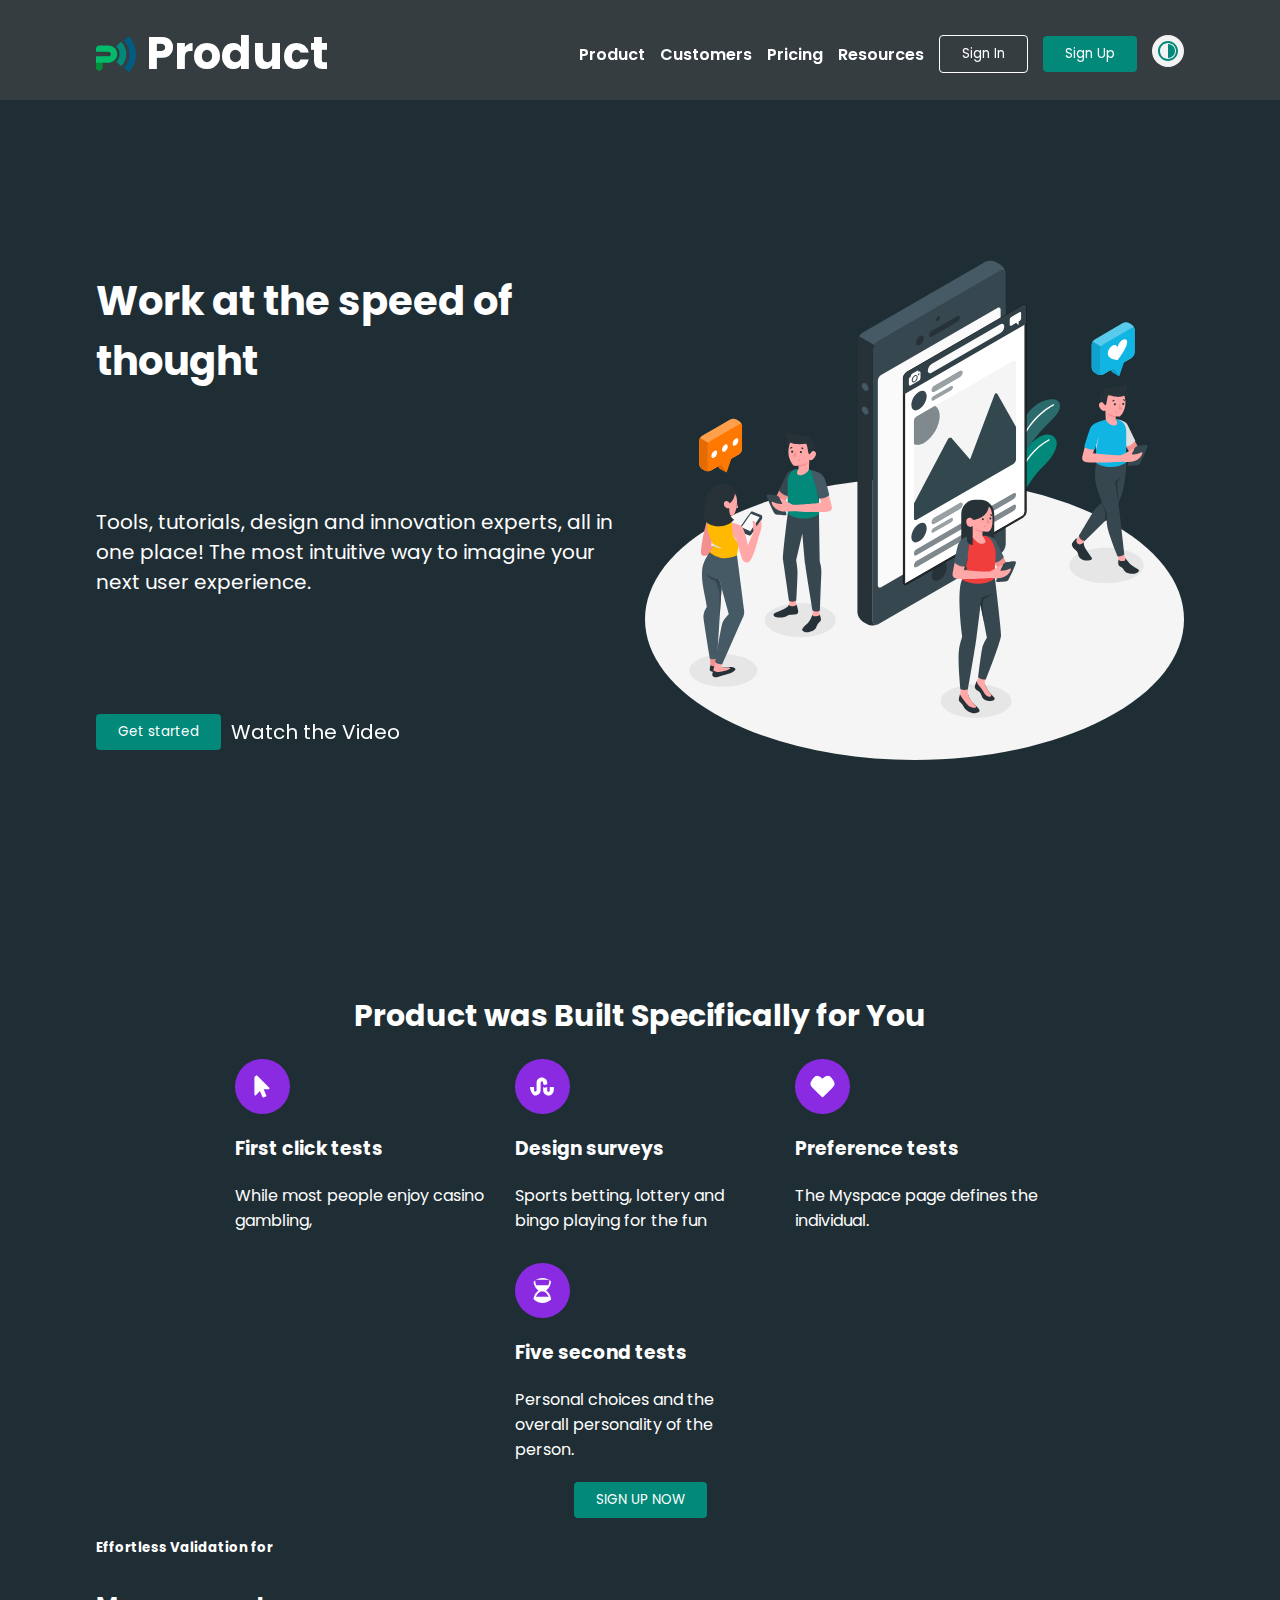
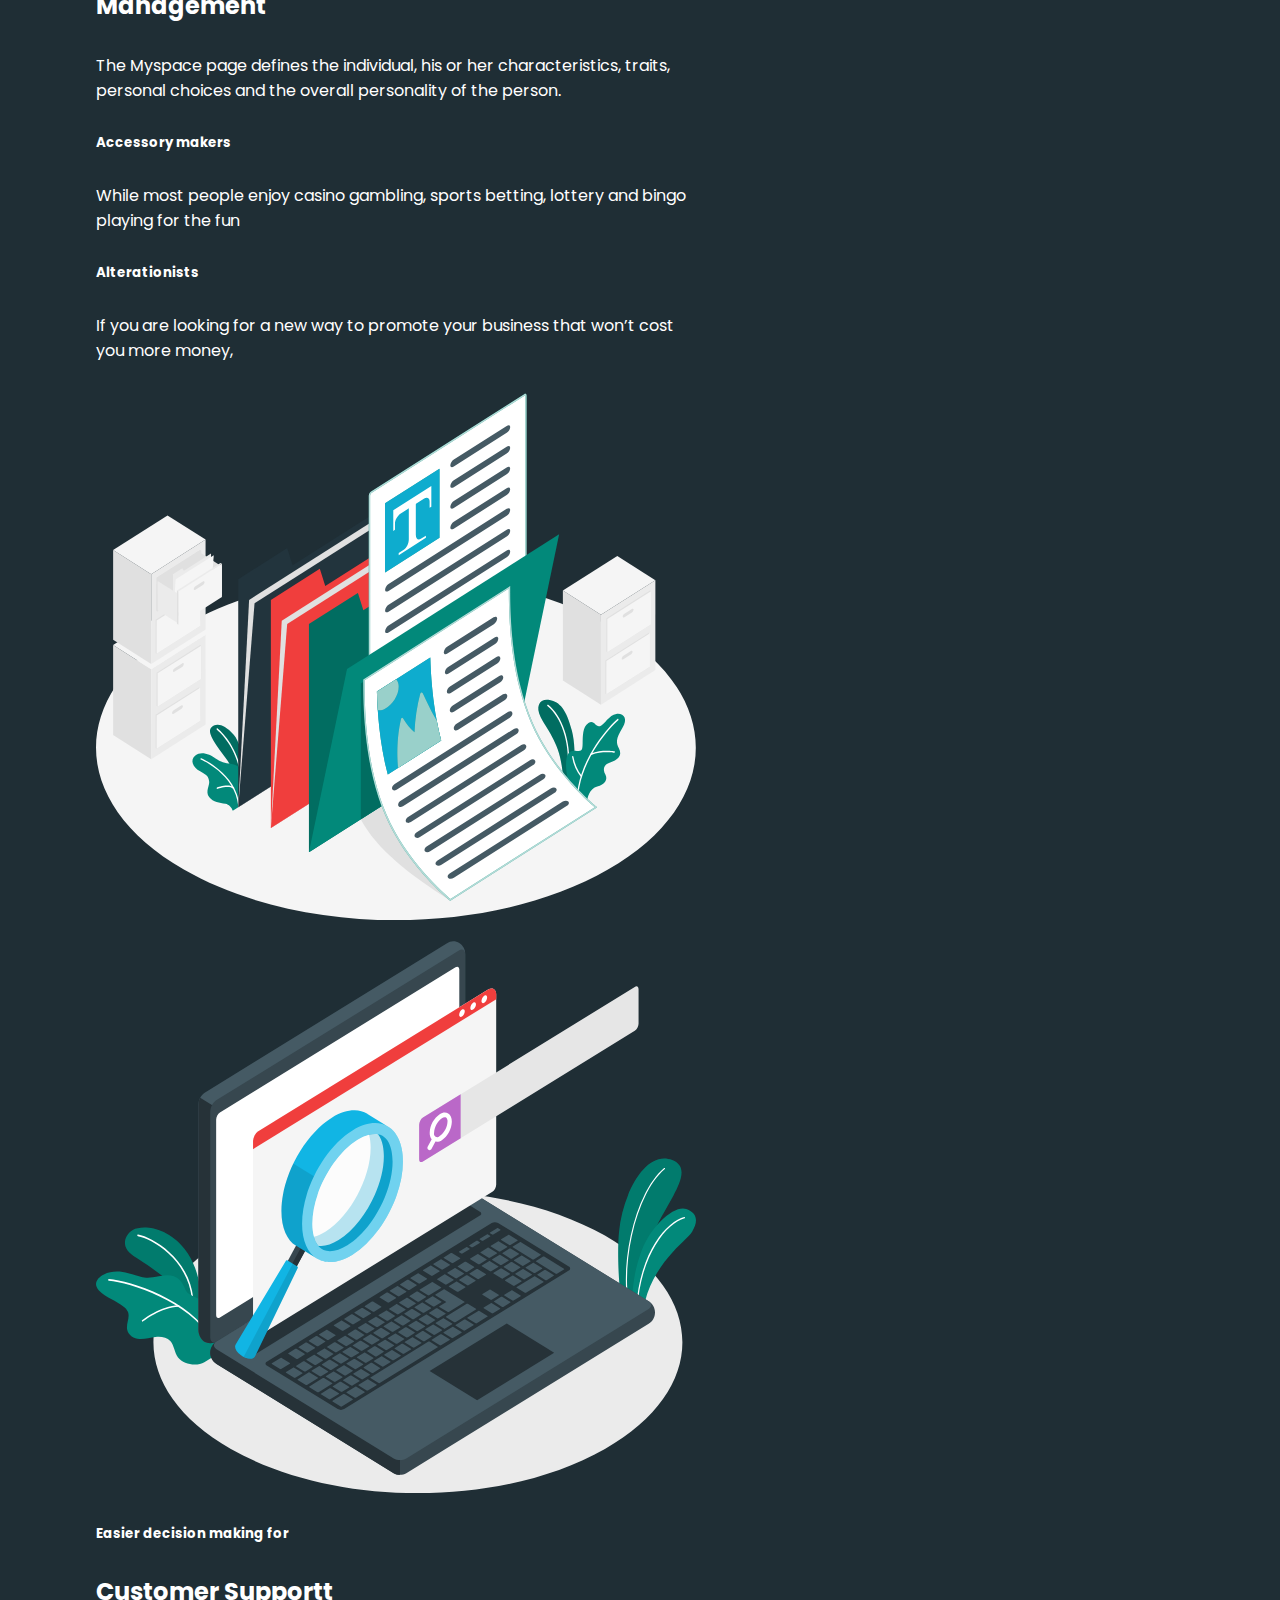
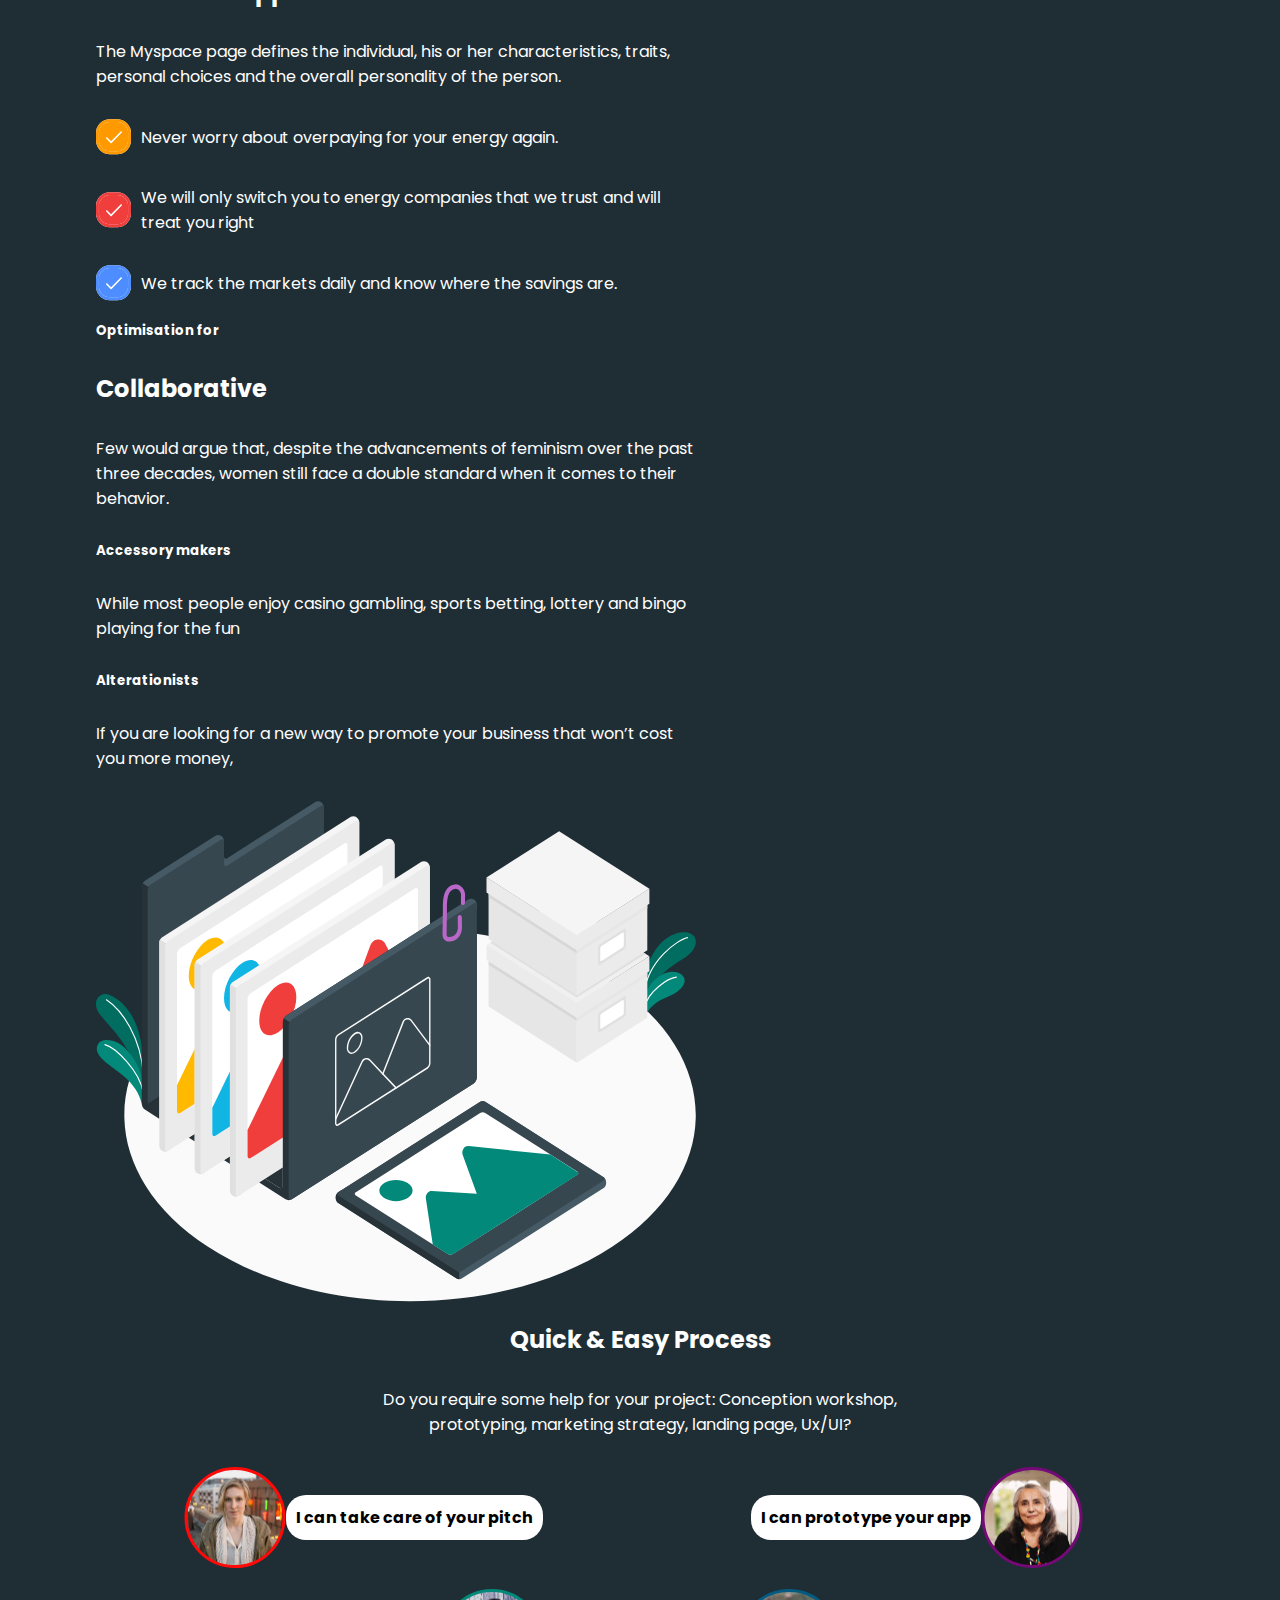
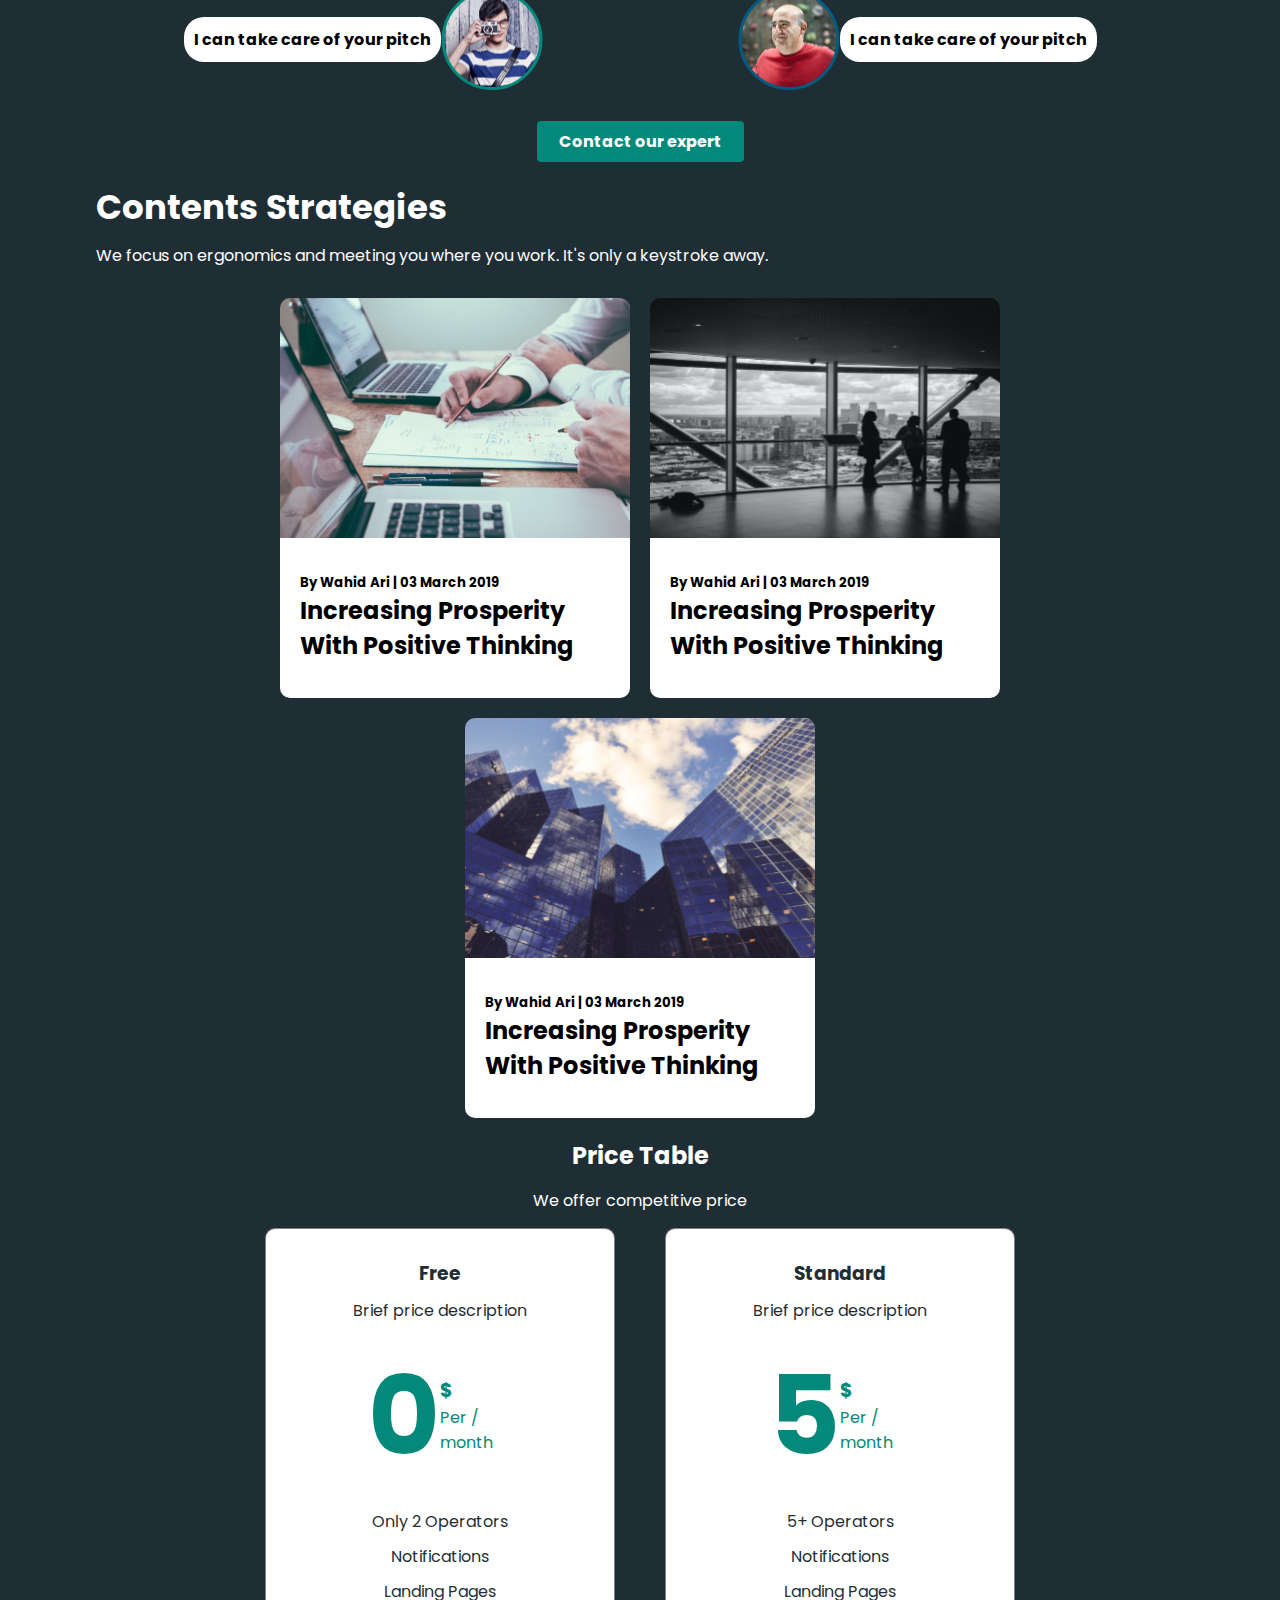
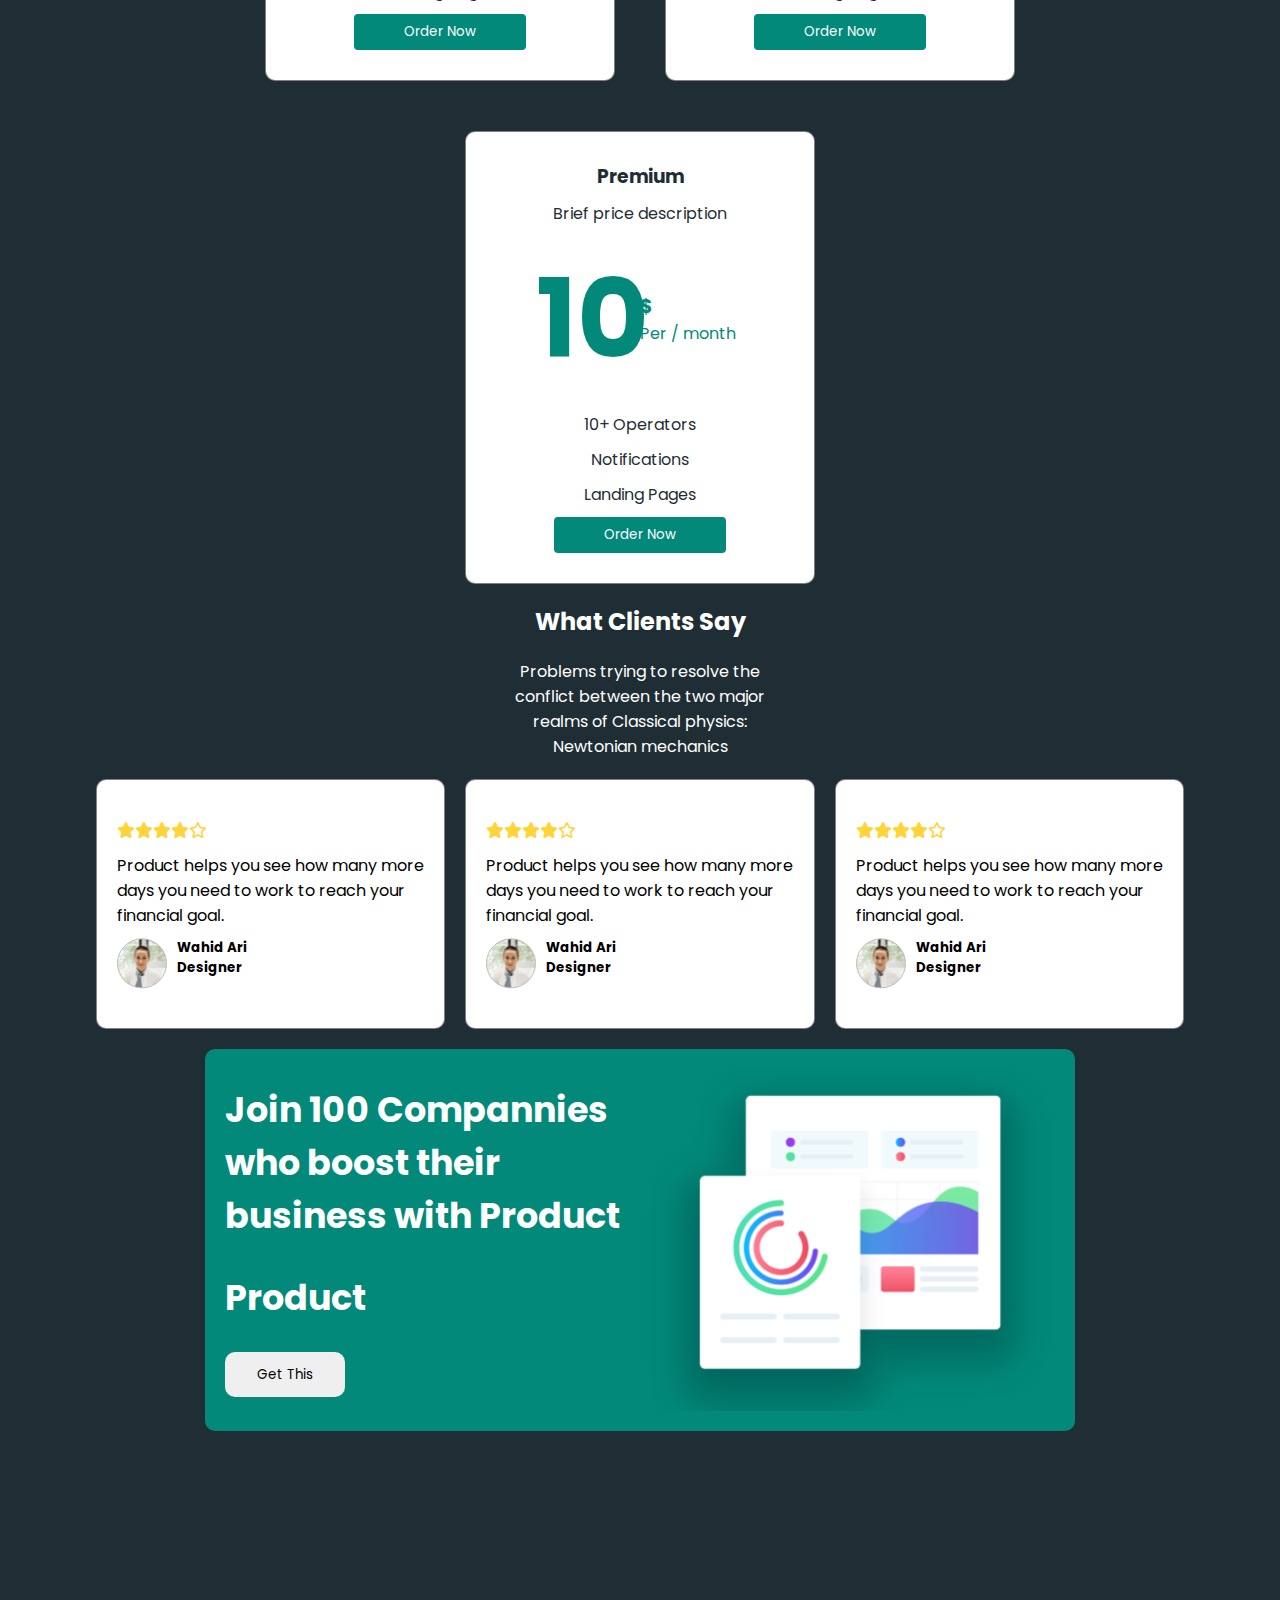
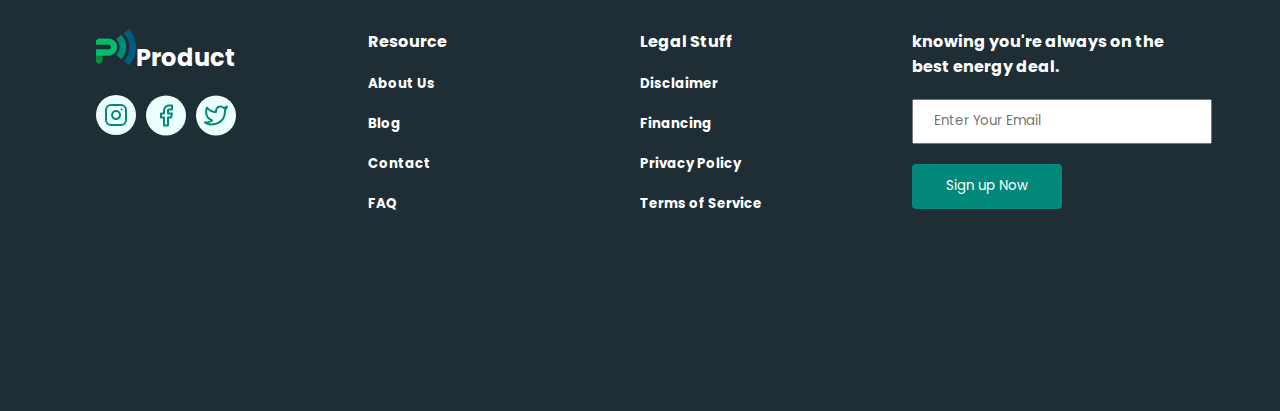
==== index.html @ f74db913 "first commit" ====
<!DOCTYPE html>
<html lang="en">
<head>
    <meta charset="UTF-8">
    <meta name="viewport" content="width=device-width, initial-scale=1.0">
    <link rel="stylesheet" href="./css/style.min.css">
    <link rel="stylesheet" href="https://cdnjs.cloudflare.com/ajax/libs/font-awesome/6.5.2/css/all.min.css">
    <title>Document</title>
</head>
<body>
    <header>
        <nav class="navbar container">
            <div class="logo"><a href="./index.html"><img src="./img/logo.svg" alt=""><h2>Product</h2></a></div>
            <ul class="nav-item">
                                    
                <li class="nav-list"><a href="#" class="nav-link">Product</a></li>
                <li class="nav-list"><a href="#" class="nav-link">Customers </a></li>
                <li class="nav-list"><a href="#" class="nav-link">Pricing</a></li>
                <li class="nav-list"><a href="#" class="nav-link">Resources</a></li>
                <li class="nav-list"><button class="nav-btn-left">Sign In</button></li>
                <li class="nav-list"><button class="nav-btn-right">Sign Up</button></li>
                <li class="nav-list"><button onclick="darkTheme()" href="#" class="nav-btn-dark"><img src="./img/logo-right.svg" alt=""></button></li>

            </ul>
        </nav>
    </header>
    <main>
        <section class="hero container">
            <div class="hero-left">
                <h2>Work at the speed
                    of thought</h2>
                    <p>Tools, tutorials, design and innovation experts, all in one place! The most intuitive way to imagine your next user experience.</p>
                    <div class="hero-left-bottom">
                        <button class="hero-left-btn">Get started</button><a href="#">Watch the Video</a>
                    </div>
            </div>
            <div class="hero-right"><img src="./img/MyProduct (Community) (Copy) (1)/amico.svg" alt=""></div>

        </section>
        <section class="product container">
            <h2 class="product-title">Product  was Built Specifically 
                for You</h2>
         <div class="product-box-all">
            <div class="product-box">
                <img src="./img/pro1.svg" alt="">
                <h3>First click tests</h3>
                <p>While most people enjoy casino gambling,</p>
               </div>
               <div class="product-box">
                <img src="./img/pro2.svg" alt="">
                <h3>Design surveys</h3>
                <p>Sports betting, lottery and bingo playing for the fun</p>
               </div>
               <div class="product-box">
                <img src="./img/pro3.svg" alt="">
                <h3>Preference tests</h3>
                <p>The Myspace page defines the individual.</p>
               </div>
               <div class="product-box">
                <img src="./img/pro4.svg" alt="">
                <h3>Five second tests</h3>
                <p>Personal choices and the overall personality of the person. </p>
               </div>
         </div>
         <button class="product-btn">SIGN UP NOW</button>
        </section>

        <section class="manager">
          <div class="manager-all container">
            <div class="manager-box">
                 <div class="manager-left">
                <h5> Effortless Validation for</h5>
                <h2>Management</h2>
                <p>The Myspace page defines the individual, his or her characteristics, traits, personal choices and the overall personality of the person. </p>
                <h5> Accessory makers</h5>
                <p>While most people enjoy casino gambling, sports betting, lottery and bingo playing for the fun</p>
                <h5>Alterationists</h5>
                <p>If you are looking for a new way to promote your business that won’t cost you more money, </p>
              </div>
              <div class="manager-right">
               <img src="./img/man1/documents/amico.svg" alt="">
              </div>
            </div>
            <div class="manager-box">
                <div class="manager-right">
                    <img src="./img/man2/search-engines/amico.svg" alt="">
                   </div>
                <div class="manager-left">
                    
                    
                    
                    
                  
                    

               <h5>Easier decision making for</h5>
               <h2>Customer Supportt</h2>
               <p>The Myspace page defines the individual, his or her characteristics, traits, personal choices and the overall personality of the person. </p>
               <p><img src="./img/cs1.svg" alt="">Never worry about overpaying for your energy again. </p>
               <p><img src="./img/cs2.svg" alt="">We will only switch you to energy companies that we trust and will treat you right</p>
               <p><img src="./img/cs3.svg" alt="">We track the markets daily and know where the savings are.</p>
             </div>
            
           </div>
           <div class="manager-box">
            <div class="manager-left">
           <h5> Optimisation for</h5>
           <h2>Collaborative</h2>
           <p>Few would argue that, despite the advancements of feminism over the past three decades, women still face a double standard when it comes to their behavior. </p>
           <h5> Accessory makers</h5>
           <p>While most people enjoy casino gambling, sports betting, lottery and bingo playing for the fun</p>
           <h5>Alterationists</h5>
           <p>If you are looking for a new way to promote your business that won’t cost you more money, </p>
         </div>
         <div class="manager-right">
          <img src="./img/man3/image-folder/amico.svg" alt="">
         </div>
       </div>
       
          </div>
        </section>
        <section class="quiz container">
            <h2>Quick & Easy Process</h2>
            <p>Do you require some help for your project: Conception workshop,
                prototyping, marketing strategy, landing page, Ux/UI?</p>
            <div class="quiz-all">
                <div class="quiz-box">
                    <div class="quiz-left"><img src="./img/qz1.svg" alt=""></div>
                    <div class="quiz-right"><h4>I can take care of your pitch</h4></div>
                </div>
                <div class="quiz-box">
                    <div class="quiz-right"><h4>I can prototype your app</h4></div>
                    <div class="quiz-left"><img src="./img/qz2.svg" alt=""></div>
                </div>
                <div class="quiz-box">
                    <div class="quiz-right"><h4>I can take care of your pitch</h4></div>
                    <div class="quiz-left"><img src="./img/qz3.svg" alt=""></div>
                </div>
                <div class="quiz-box">
                    <div class="quiz-left"><img src="./img/qz4.svg" alt=""></div>
                    <div class="quiz-right"><h4>I can take care of your pitch</h4></div>
                </div>
            </div>
             <button class="quiz-btn">Contact our expert</button>
        </section>
        <section class="content container">
            <h2 class="content-title">Contents Strategies</h2>
            <p class="content-desc">We focus on ergonomics and meeting you where you work. It's only a keystroke away. </p>
            <div class="content-all">
                <div class="content-box">
                    <img src="./img/cont1.svg" alt="" class="content-img">
                    <div class="content-box-desc">
                        <h5>By Wahid Ari |  03 March 2019</h5>
                        <h2>Increasing Prosperity With Positive Thinking</h2>
                    </div>
                </div>
                <div class="content-box">
                    <img src="./img/cont2.svg" alt="" class="content-img">
                    <div class="content-box-desc">
                        <h5>By Wahid Ari |  03 March 2019</h5>
                        <h2>Increasing Prosperity With Positive Thinking</h2>
                    </div>
                </div>
                <div class="content-box">
                    <img src="./img/cont3.svg" alt="" class="content-img">
                    <div class="content-box-desc">
                        <h5>By Wahid Ari |  03 March 2019</h5>
                        <h2>Increasing Prosperity With Positive Thinking</h2>
                    </div>
                </div>
            </div>

        </section>
        <section class="pris container">
            <h2 class="pris-title">Price Table</h2>
            <p>We offer competitive price</p>
            <div class="pris-all">
                <div class="pris-box">
                    <h3>Free</h3>
                    <p>Brief price description</p>
                    <div class="pris-pr">
                        <div class="pr-left"><h1>0</h1></div>
                        <div class="pr-right">
                            <h3>$</h3>
                            <p>Per / month</p>
                        </div>
                    </div>
                        <p>Only 2 Operators</p>
                        <p>Notifications</p>
                        <p>Landing Pages</p>
                    <button class="pris-box-btn">Order Now</button>

                </div>
                <div class="pris-box">
                    <h3> Standard</h3>
                    <p>Brief price description</p>
                    <div class="pris-pr">
                        <div class="pr-left"><h1>5</h1></div>
                        <div class="pr-right">
                            <h3>$</h3>
                            <p>Per / month</p>
                        </div>
                    </div>
                    <p>5+ Operators</p>
                        <p>Notifications</p>
                        <p>Landing Pages</p>
                    <button class="pris-box-btn">Order Now</button>

                </div>
                <div class="pris-box">
                    <h3> Premium</h3>
                    <p>Brief price description</p>
                    <div class="pris-pr">
                        <div class="pr-left"><h1>10</h1></div>
                        <div class="pr-right">
                            <h3>$</h3>
                            <p>Per / month</p>
                        </div>
                    </div>
                    <p>10+ Operators</p>
                    <p>Notifications</p>
                    <p>Landing Pages</p>
                    <button class="pris-box-btn">Order Now</button>
                </div>
            </div>

        </section>
        <section class="say container">
            <h2 class="say-title">What Clients Say</h2>
            <p class="say-descb">Problems trying to resolve the conflict between 
                the two major realms of Classical physics: Newtonian mechanics </p>
            <div class="say-all">
                <div class="say-box">
                    <div class="say-icon"><i class="fa-solid fa-star" style="color: #FFD43B;"></i><i class="fa-solid fa-star" style="color: #FFD43B;"></i><i class="fa-solid fa-star" style="color: #FFD43B;"></i><i class="fa-solid fa-star" style="color: #FFD43B;"></i><i class="fa-regular fa-star" style="color: #FFD43B;"></i></div>
                    <p class="say-desc">Product helps you see how many 
                        more days you need to work to 
                        reach your financial goal.</p>
                
                <div class="say-bottom">
                    <div class="say-box-left">
                        <img src="./img/say1.svg" alt="">
                    </div>
                    <div class="say-box-right">
                        <h5>Wahid Ari</h5>
                        <h5>Designer</h5>
                    </div>
                </div>
            </div>
            <div class="say-box">
                <div class="say-icon"><i class="fa-solid fa-star" style="color: #FFD43B;"></i><i class="fa-solid fa-star" style="color: #FFD43B;"></i><i class="fa-solid fa-star" style="color: #FFD43B;"></i><i class="fa-solid fa-star" style="color: #FFD43B;"></i><i class="fa-regular fa-star" style="color: #FFD43B;"></i></div>
                <p class="say-desc">Product helps you see how many 
                    more days you need to work to 
                    reach your financial goal.</p>
            
            <div class="say-bottom">
                <div class="say-box-left">
                    <img src="./img/say1.svg" alt="">
                </div>
                <div class="say-box-right">
                    <h5>Wahid Ari</h5>
                    <h5>Designer</h5>
                </div>
            </div>
        </div>
        <div class="say-box">
            <div class="say-icon"><i class="fa-solid fa-star" style="color: #FFD43B;"></i><i class="fa-solid fa-star" style="color: #FFD43B;"></i><i class="fa-solid fa-star" style="color: #FFD43B;"></i><i class="fa-solid fa-star" style="color: #FFD43B;"></i><i class="fa-regular fa-star" style="color: #FFD43B;"></i></div>
            <p class="say-desc">Product helps you see how many 
                more days you need to work to 
                reach your financial goal.</p>
        
        <div class="say-bottom">
            <div class="say-box-left">
                <img src="./img/say1.svg" alt="">
            </div>
            <div class="say-box-right">
                <h5>Wahid Ari</h5>
                <h5>Designer</h5>
            </div>
        </div>
    </div>
            </div>
        </section>
        <section class="join container">
            <div class="join-all">
                <div class="join-left">
                    <h2 class="join-title">Join 100 Compannies who boost their business with Product</h2>
                    <h2 class="join-desc">Product</h2>
                    <button class="join-btn">Get This</button>
                </div>
                <div class="join-right">
                    <img src="./img/join.svg" alt="">
                </div>
            </div>

        </section>
    </main>
    <footer class="container">
           <div class="footer-all">
            <div class="footer-box">
                <h2><img src="./img/logo.svg" alt="">Product</h2>
                <div class="footer-icon"><img src="./img/fo1.svg" alt=""><img src="./img/fo2.svg" alt=""><img src="./img/fo3.svg" alt=""></div>
            </div>
            <div class="footer-box">
                <h4>Resource</h4>
                <h5>About Us</h5>
                <h5>Blog</h5>
                <h5>Contact</h5>
                <h5>FAQ</h5>
            </div>
            <div class="footer-box">
                <h4>Legal Stuff</h4>
                <h5>Disclaimer</h5>
                <h5> Financing</h5>
                <h5>Privacy Policy</h5>
                <h5>Terms of Service</h5>
            </div>
            <div class="footer-box">
                <h4>knowing you're always on the best energy deal. 
                </h4>
                <input type="text" placeholder="Enter Your Email">
                <button class="footer-btn">Sign up Now</button>
            </div>
           </div>
    </footer>
    <script src="./app.js"></script> 
</body>
</html>
---- css/style.min.css ----
@import"https://fonts.googleapis.com/css2?family=Open+Sans:ital,wght@0,300..800;1,300..800&family=Poppins:ital,wght@0,100;0,200;0,300;0,400;0,500;0,600;0,700;0,800;0,900;1,100;1,200;1,300;1,400;1,500;1,600;1,700;1,800;1,900&display=swap";*{padding:0;margin:0;font-family:"Poppins",sans-serif;box-sizing:border-box;text-decoration:none;list-style:none}body{background-color:#1f2e35;color:#fff}.dark-mode{background-color:#fff;color:#1f2e35}body button:hover{box-shadow:5px 5px 5px 0px #fff}.dark-mode button:hover{box-shadow:5px 5px 5px 0px #1f2e35}.container{width:85%;margin:20px auto;background-color:inherit}a{color:inherit;position:relative}a::after{transition:all 3s;position:relative;content:"";width:0%}a:hover::after{background-color:#fff;width:100%;height:3px;border-top-left-radius:100%;border-top-right-radius:100%;position:absolute;bottom:-5px;left:0}button{border:none;cursor:pointer}button:hover{box-shadow:0px 5px 15px 10px inherit}main{padding-top:12vh}.dark-mode header{background-color:rgba(2,137,122,.6)}.dark-mode header .navbar{background:rgba(0,0,0,0)}.dark-mode header .navbar .nav-item .nav-list .nav-btn-left{padding:8px 22px;background:rgba(0,0,0,0);color:inherit;border:1px solid;border-radius:4px}header{color:inherit;width:100%;height:100px;position:fixed;background-color:rgba(83,83,83,.438)}header .navbar{display:flex;justify-content:space-between;background:rgba(0,0,0,0)}header .navbar .logo a{display:flex;gap:10px;align-items:center;font-size:30px}header .navbar .nav-item{display:flex;align-items:center;gap:15px;color:inherit}header .navbar .nav-item .nav-list{font-size:16px;font-weight:600}header .navbar .nav-item .nav-list .nav-btn-left{padding:8px 22px;background:rgba(0,0,0,0);color:inherit;border:1px solid #fff;border-radius:4px}header .navbar .nav-item .nav-list .nav-btn-right{padding:8px 22px;background-color:#02897a;color:#fff;border-radius:4px}header .navbar .nav-item .nav-list .nav-btn-dark{background:rgba(0,0,0,0);border-radius:50%}header .navbar .nav-item .nav-list .nav-btn-dark:hover{box-shadow:0px 0px 0px 0px}.hero{height:85vh;display:flex;gap:10px;color:inherit}.hero .hero-left{width:50%;padding:100px 0px;display:flex;flex-direction:column;gap:30px;justify-content:space-around}.hero .hero-left h2{font-size:40px}.hero .hero-left p{font-size:20px}.hero .hero-left .hero-left-bottom{display:flex;gap:10px;align-items:center}.hero .hero-left .hero-left-bottom .hero-left-btn{padding:8px 22px;background-color:#02897a;color:#fff;border-radius:4px}.hero .hero-left .hero-left-bottom a{color:#02897a;font-size:20px;color:inherit}.hero .hero-right{width:50%}.hero .hero-right img{width:100%;height:100%}.product{margin-top:100px;display:flex;flex-direction:column;color:inherit;gap:20px;align-items:center;justify-content:space-between}.product .product-title{font-size:30px;font-weight:700}.product .product-btn{padding:8px 22px;background-color:#02897a;color:#fff;border-radius:4px}.product .product-box-all{flex-wrap:wrap;display:flex;gap:30px;justify-content:center}.product .product-box-all .product-box{width:250px;justify-content:center;display:flex;flex-wrap:wrap;color:inherit;gap:20px;text-align:left;flex-direction:column}.product .product-box-all .product-box img{padding:15px;width:55px;height:55px;background-color:#8a2be2;border-radius:50%}.manager .manager-all{display:flex;flex-direction:column;gap:20px}.manager .manager-all .manager-box{width:100%;display:grid;grid-template-columns:repeat(auto-fit, minmax(600px, 1fr));gap:30px;align-items:center;align-content:center}.manager .manager-all .manager-box .manager-left{max-width:600px;display:flex;flex-direction:column;gap:30px;color:inherit}.manager .manager-all .manager-box .manager-left p{display:flex;align-items:center;gap:10px}.manager .manager-all .manager-box .manager-right{max-width:600px;display:flex}.manager .manager-all .manager-box .manager-right img{width:100%;height:100%}.quiz{text-align:center;color:inherit;display:flex;gap:30px;flex-direction:column;align-content:center;align-items:center}.quiz p{width:50%}.quiz .quiz-all{width:100%;display:grid;grid-template-columns:repeat(auto-fit, minmax(450px, 1fr));gap:20px;justify-content:center}.quiz .quiz-all .quiz-box{width:100%;display:flex;align-items:center;justify-content:center;color:#000}.quiz .quiz-all .quiz-box div{display:flex;gap:20px}.quiz .quiz-all .quiz-box h4{padding:10px;background-color:#fff;border-radius:20px}.quiz .quiz-btn{padding:8px 22px;background-color:#02897a;color:#fff;border-radius:4px;font-size:16px;font-weight:700}.content{display:flex;flex-direction:column;gap:10px}.content .content-title{font-size:34px;font-weight:700;color:inherit}.content .content-desc{font-size:16px;font-weight:400;margin-bottom:20px;color:inherit}.content .content-all{display:flex;justify-content:center;gap:20px;flex-wrap:wrap}.content .content-all .content-box{width:350px;height:400px;display:flex;flex-direction:column;border-radius:10px}.content .content-all .content-box .content-img{width:100%;height:60%;-o-object-fit:cover;object-fit:cover;border-top-left-radius:10px;border-top-right-radius:10px}.content .content-all .content-box .content-box-desc{height:40%;background-color:#fff;display:flex;flex-direction:column;justify-content:center;padding:20px;text-align:start;border-bottom-left-radius:10px;border-bottom-right-radius:10px;color:#000}.pris{display:flex;align-items:center;justify-content:center;flex-direction:column;gap:15px}.pris .pris-all{display:flex;flex-wrap:wrap;gap:50px;justify-content:center}.pris .pris-all .pris-box{border:1px solid rgba(0,0,0,.5);border-radius:10px;width:350px;padding:30px;text-align:center;display:flex;align-items:center;flex-direction:column;background-color:#fff;color:#1f2e35;gap:10px}.pris .pris-all .pris-box:hover{background-color:#02897a;color:#fff}.pris .pris-all .pris-box:hover .pris-pr{color:#fff}.pris .pris-all .pris-box:hover .pris-box-btn{background-color:#fff;color:#02897a}.pris .pris-all .pris-box .pris-box-btn{background-color:#02897a;color:#fff;width:60%;border-radius:4px;padding:8px 15px}.pris .pris-all .pris-box .pris-pr{display:flex;align-items:center;color:#02897a}.pris .pris-all .pris-box .pris-pr .pr-left{text-align:end;width:50%;font-size:55px}.pris .pris-all .pris-box .pris-pr .pr-right{width:50%;text-align:start}.say{display:flex;flex-direction:column;text-align:center;justify-content:center;justify-items:center;gap:20px}.say .say-descb{padding:0px 400px}.say .say-all{display:flex;gap:20px;justify-content:center}.say .say-all .say-box{width:350px;height:250px;background-color:#fff;color:#000;display:flex;flex-direction:column;justify-content:center;text-align:start;padding:0px 20px;gap:10px;border-radius:10px;border:1px solid rgba(0,0,0,.491)}.say .say-all .say-box .say-bottom{display:flex;justify-content:left;gap:10px}.say .say-all .say-box .say-bottom .say-box-left{display:flex}.say .say-all .say-box .say-bottom .say-box-left img{width:100%;height:100%}.say .say-all .say-box .say-bottom .say-box-right{display:flex;flex-direction:column}.join{display:flex;justify-content:center}.join .join-all{padding:20px;height:60%;width:80%;display:flex;gap:10px;background-color:#02897a;border-radius:10px}.join .join-all .join-left{width:50%;display:flex;flex-direction:column;justify-content:space-around;color:#fff}.join .join-all .join-left .join-title{font-size:35px}.join .join-all .join-left .join-desc{font-size:35px}.join .join-all .join-left .join-btn{width:120px;height:45px;border-radius:10px}.join .join-all .join-left .join-btn:hover{box-shadow:5px 5px 5px 0px #1f2e35}.join .join-all .join-right{display:flex;width:50%}.join .join-all .join-right img{width:100%;height:100%}footer{height:60vh;display:flex;justify-content:center;align-items:center}footer .footer-all{width:100%;display:flex;gap:30px;justify-content:space-between}footer .footer-all .footer-box{display:flex;flex-direction:column;gap:20px;width:25%}footer .footer-all .footer-box input{width:300px;height:45px;padding:0px 20px}footer .footer-all .footer-box .footer-icon{display:flex;gap:10px}footer .footer-all .footer-box .footer-btn{width:150px;height:45px;background-color:#02897a;color:#fff;border-radius:4px}
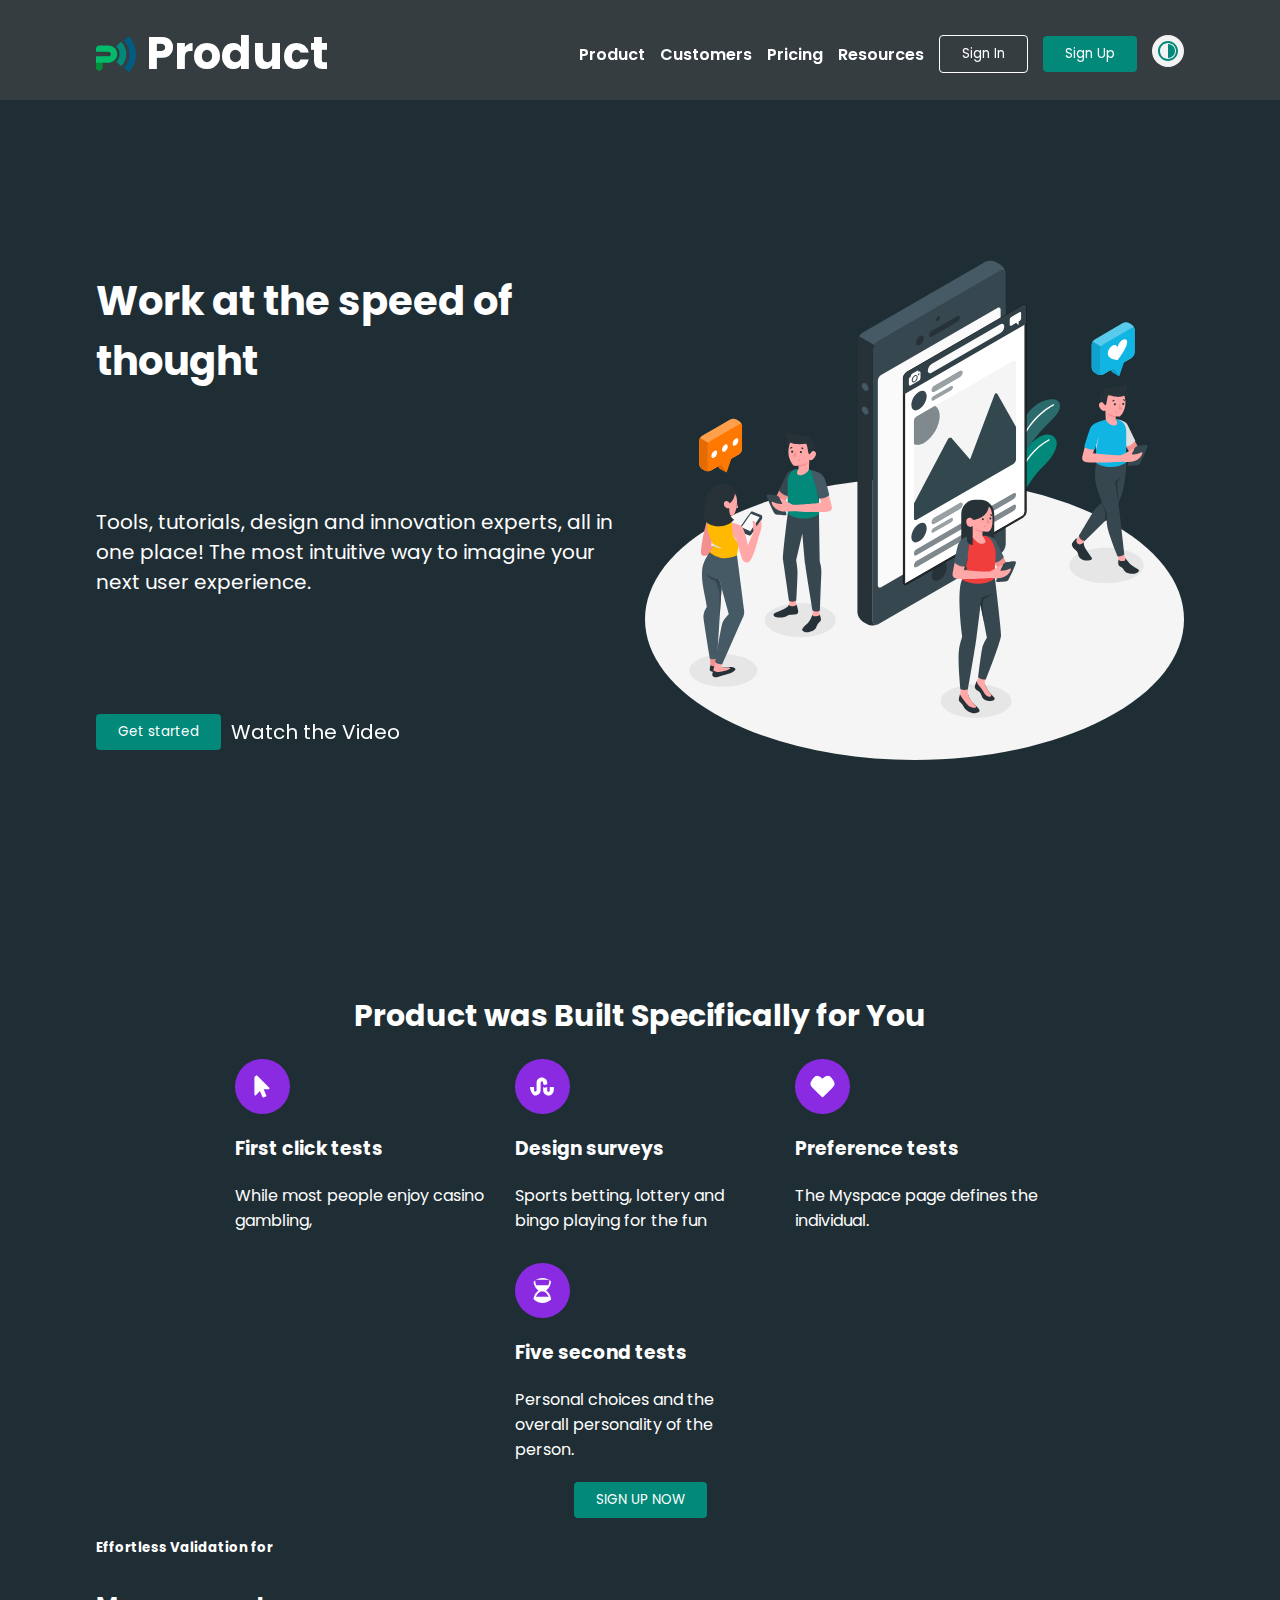
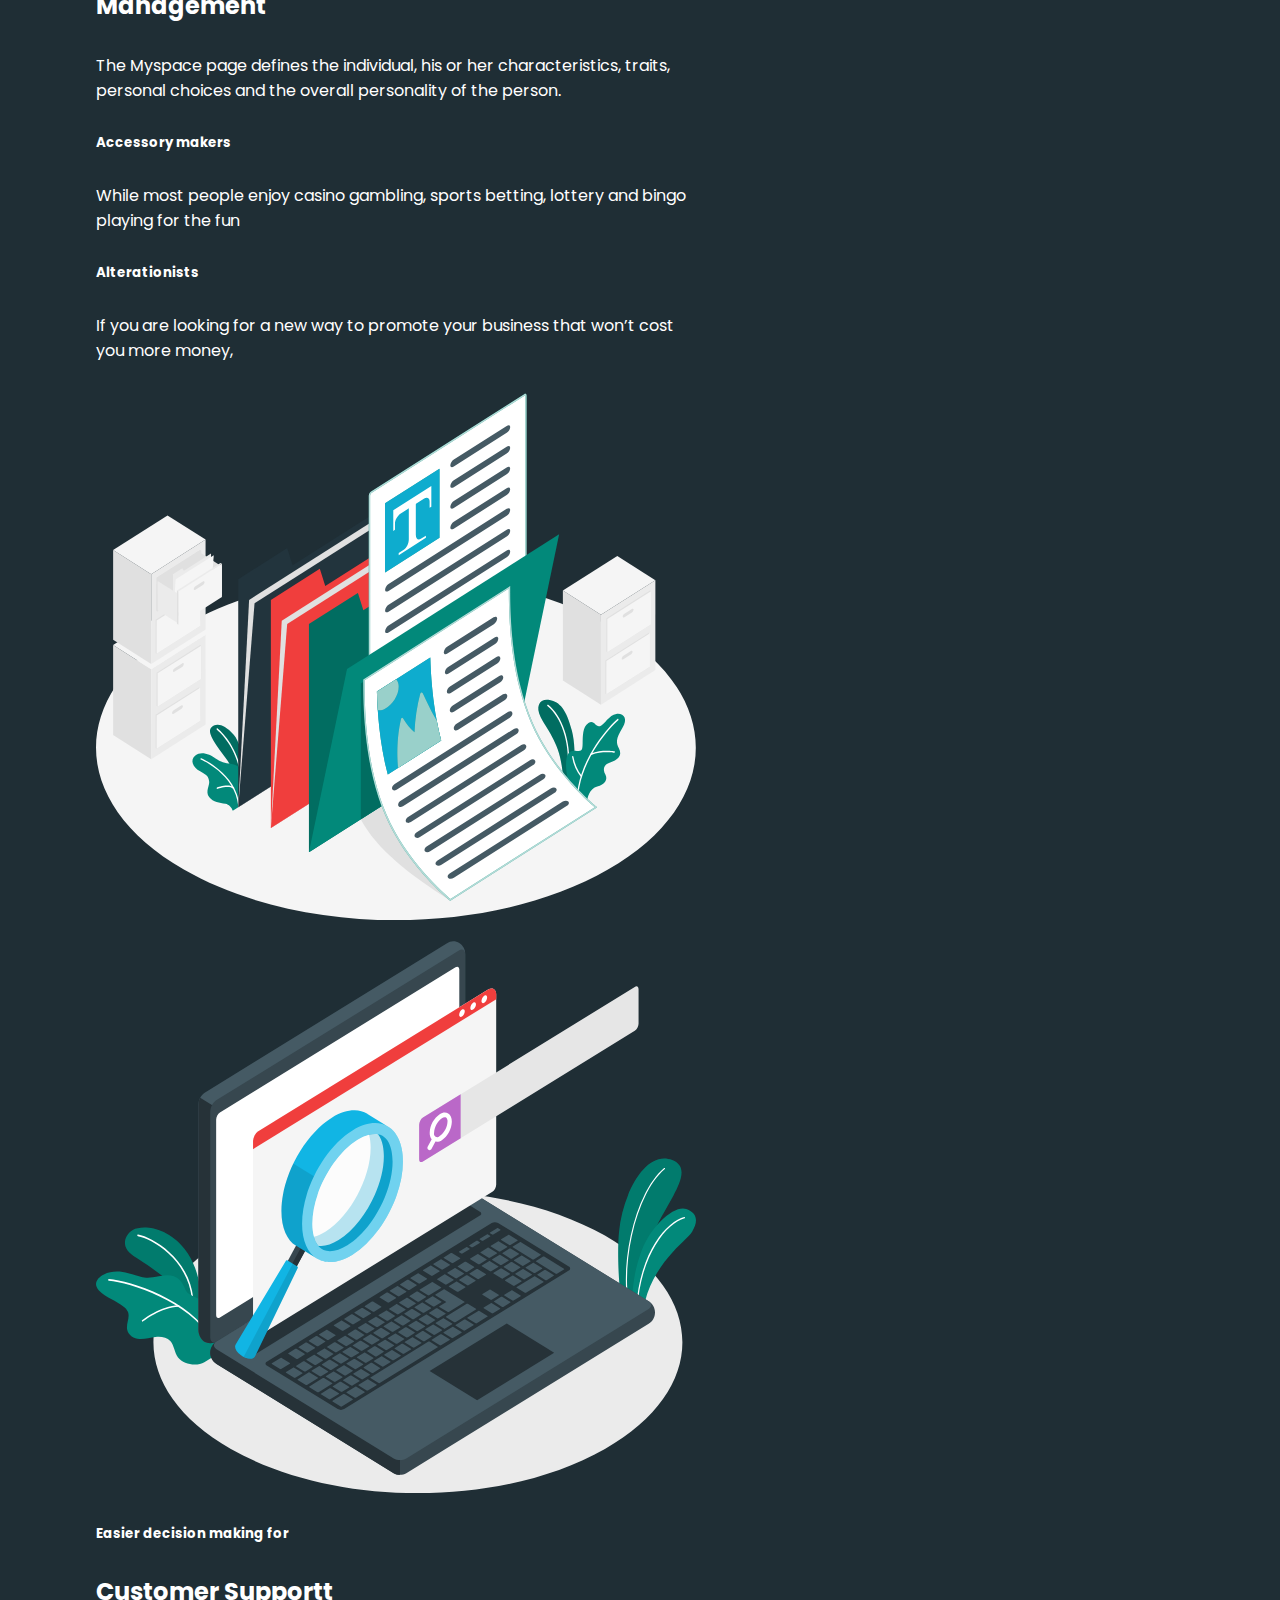
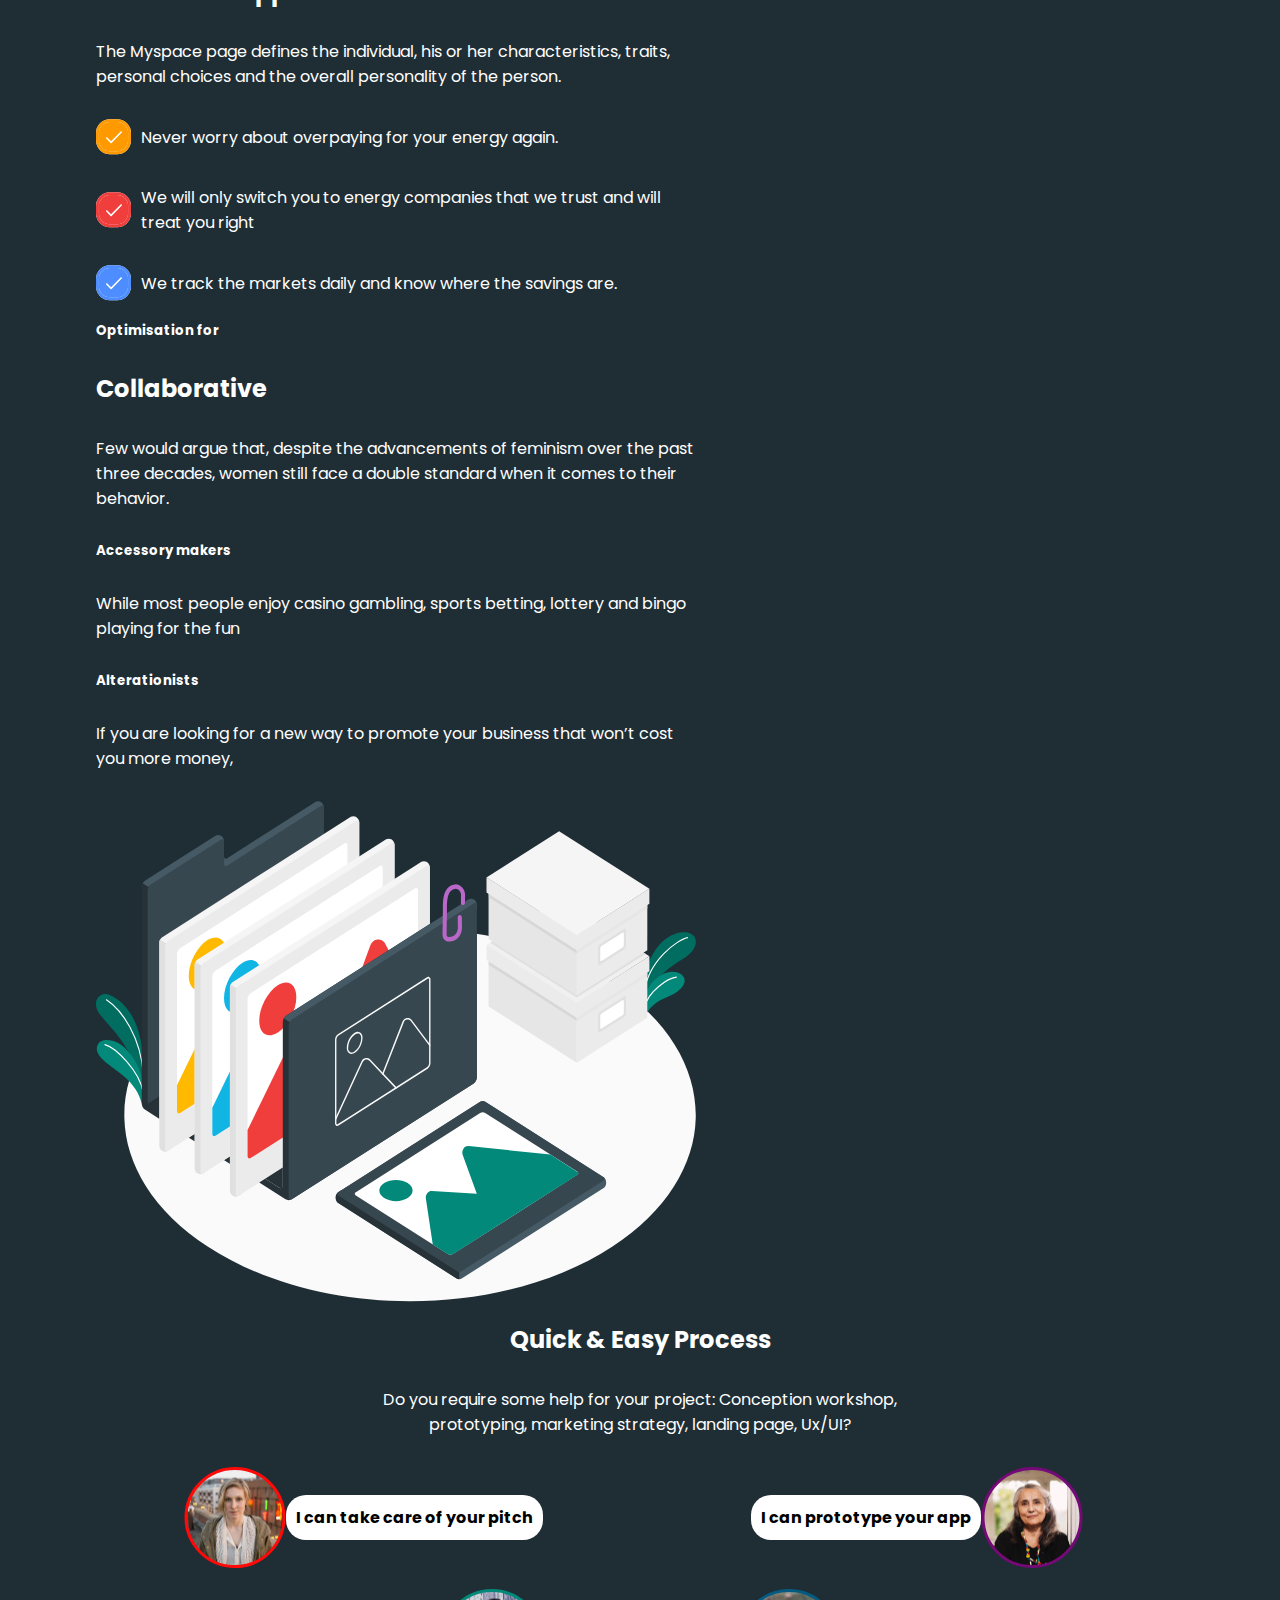
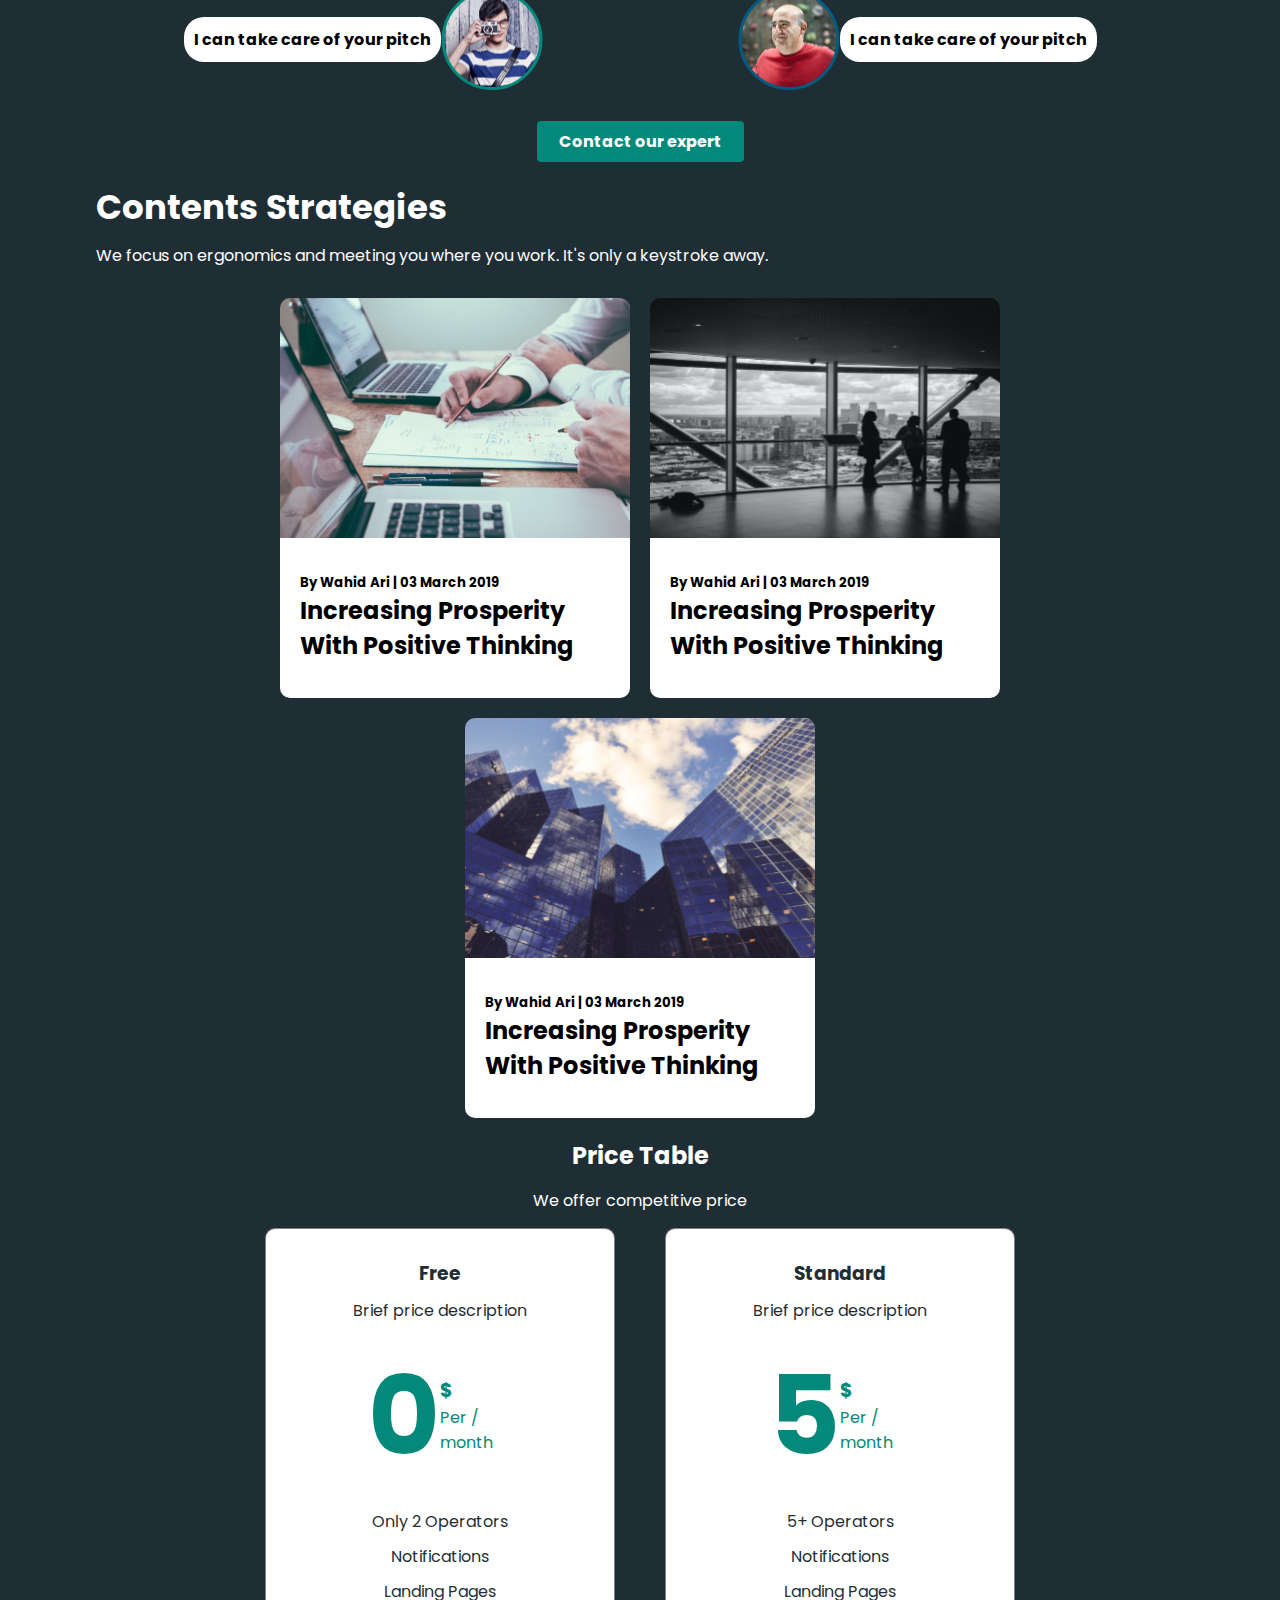
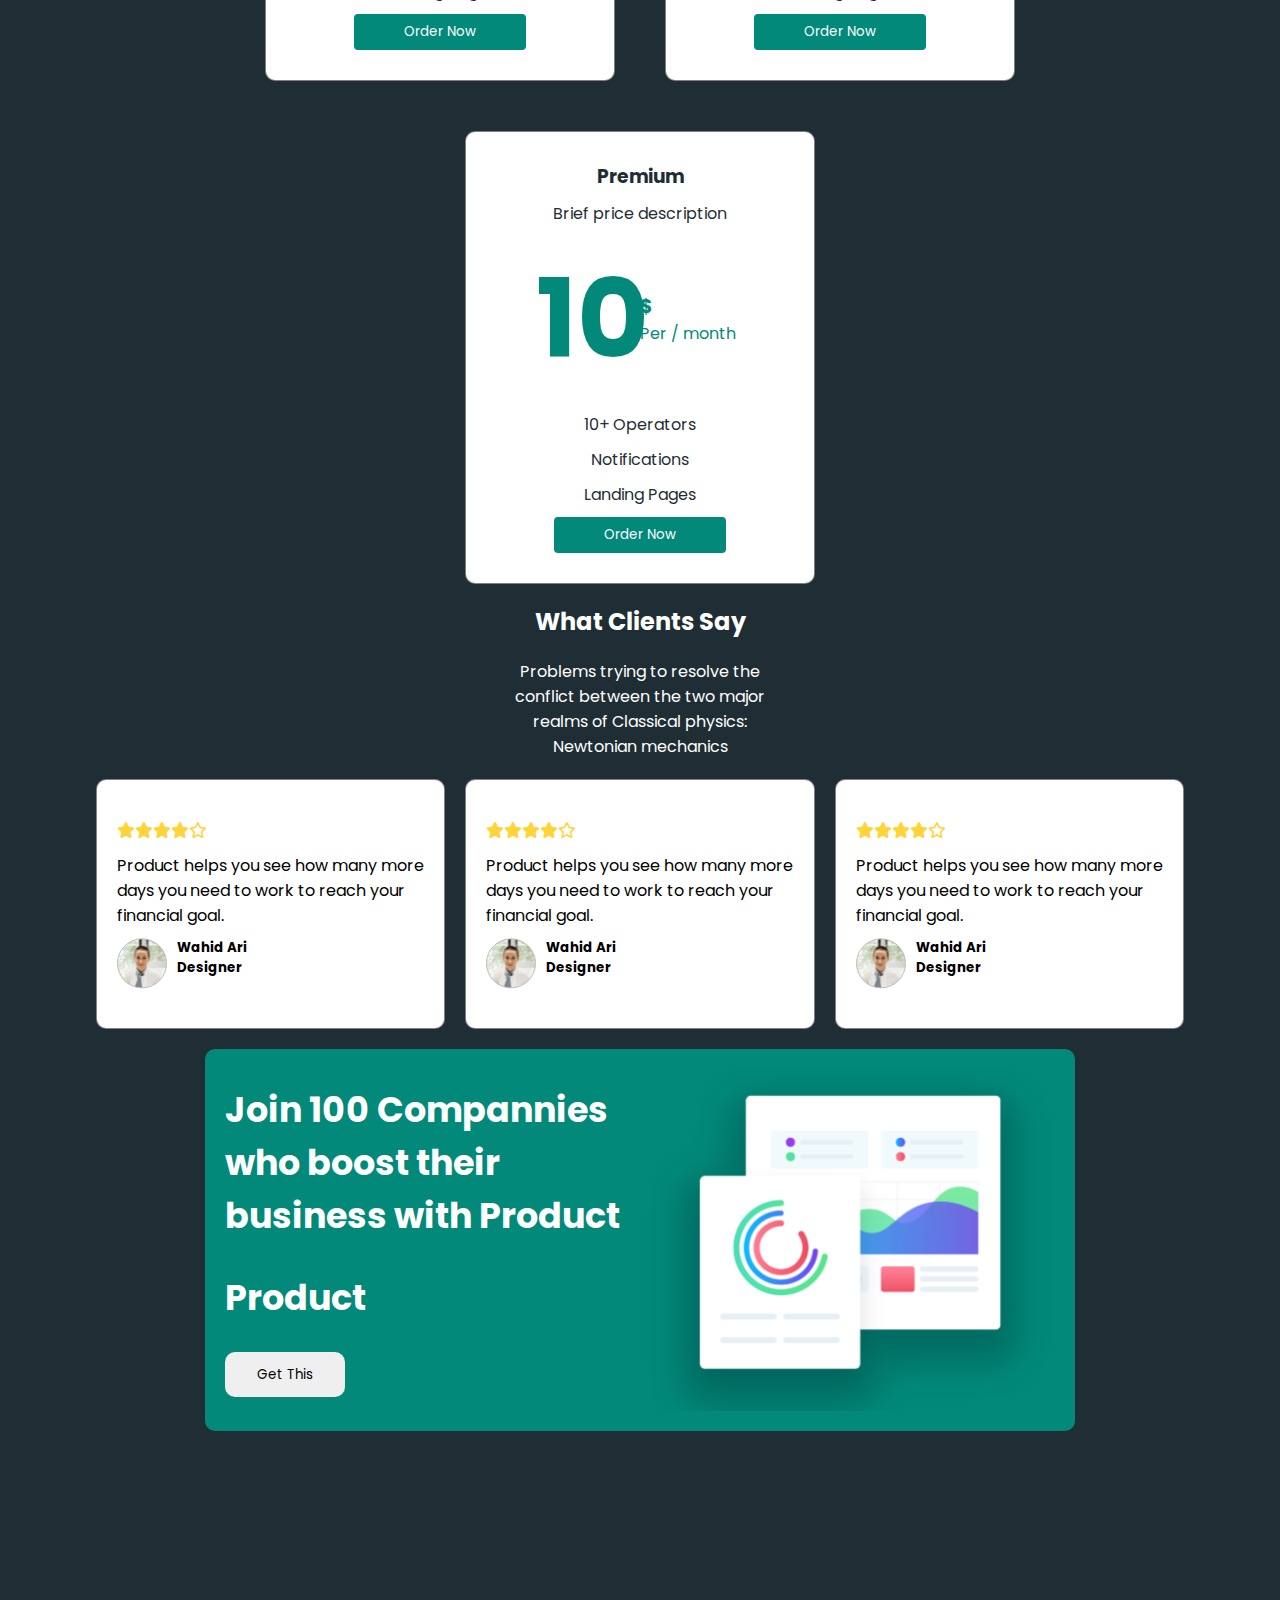
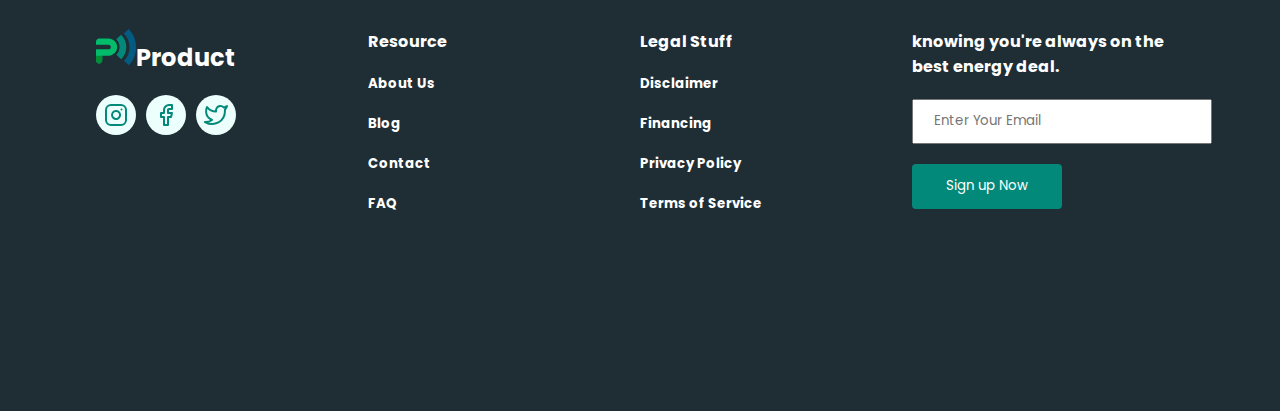
==== commit d607848a: "Update index.html" ====
--- a/index.html
+++ b/index.html
@@ -298,21 +298,25 @@
            <div class="footer-all">
             <div class="footer-box">
                 <h2><img src="./img/logo.svg" alt="">Product</h2>
-                <div class="footer-icon"><img src="./img/fo1.svg" alt=""><img src="./img/fo2.svg" alt=""><img src="./img/fo3.svg" alt=""></div>
+                <div class="footer-icon">
+                   <a href="#"> <img src="./img/fo1.svg" alt=""></a>
+                    <a href="#"><img src="./img/fo2.svg" alt=""></a>
+                    <a href="#"><img src="./img/fo3.svg" alt=""></a>
+                </div>
             </div>
             <div class="footer-box">
-                <h4>Resource</h4>
-                <h5>About Us</h5>
-                <h5>Blog</h5>
-                <h5>Contact</h5>
-                <h5>FAQ</h5>
+                <h4><a href="#"> Resource</a></h4>
+                <h5><a href="#">About Us</a></h5>
+                    <h5> <a href="#">Blog</a></h5>
+                        <h5> <a href="#">  Contact</a></h5>
+                            <h5>  <a href="#">FAQ</a></h5>
             </div>
             <div class="footer-box">
-                <h4>Legal Stuff</h4>
-                <h5>Disclaimer</h5>
-                <h5> Financing</h5>
-                <h5>Privacy Policy</h5>
-                <h5>Terms of Service</h5>
+                <h4><a href="#"> Legal Stuff</a></h4>
+               <h5> <a href="#"> Disclaimer</a></h5>
+               <h5> <a href="#"> Financing</a></h5>
+                <h5> <a href="#">Privacy Policy</a></h5>
+                <h5><a href="#">Terms of Service</a></h5>
             </div>
             <div class="footer-box">
                 <h4>knowing you're always on the best energy deal. 
@@ -324,4 +328,4 @@
     </footer>
     <script src="./app.js"></script> 
 </body>
-</html>+</html>
